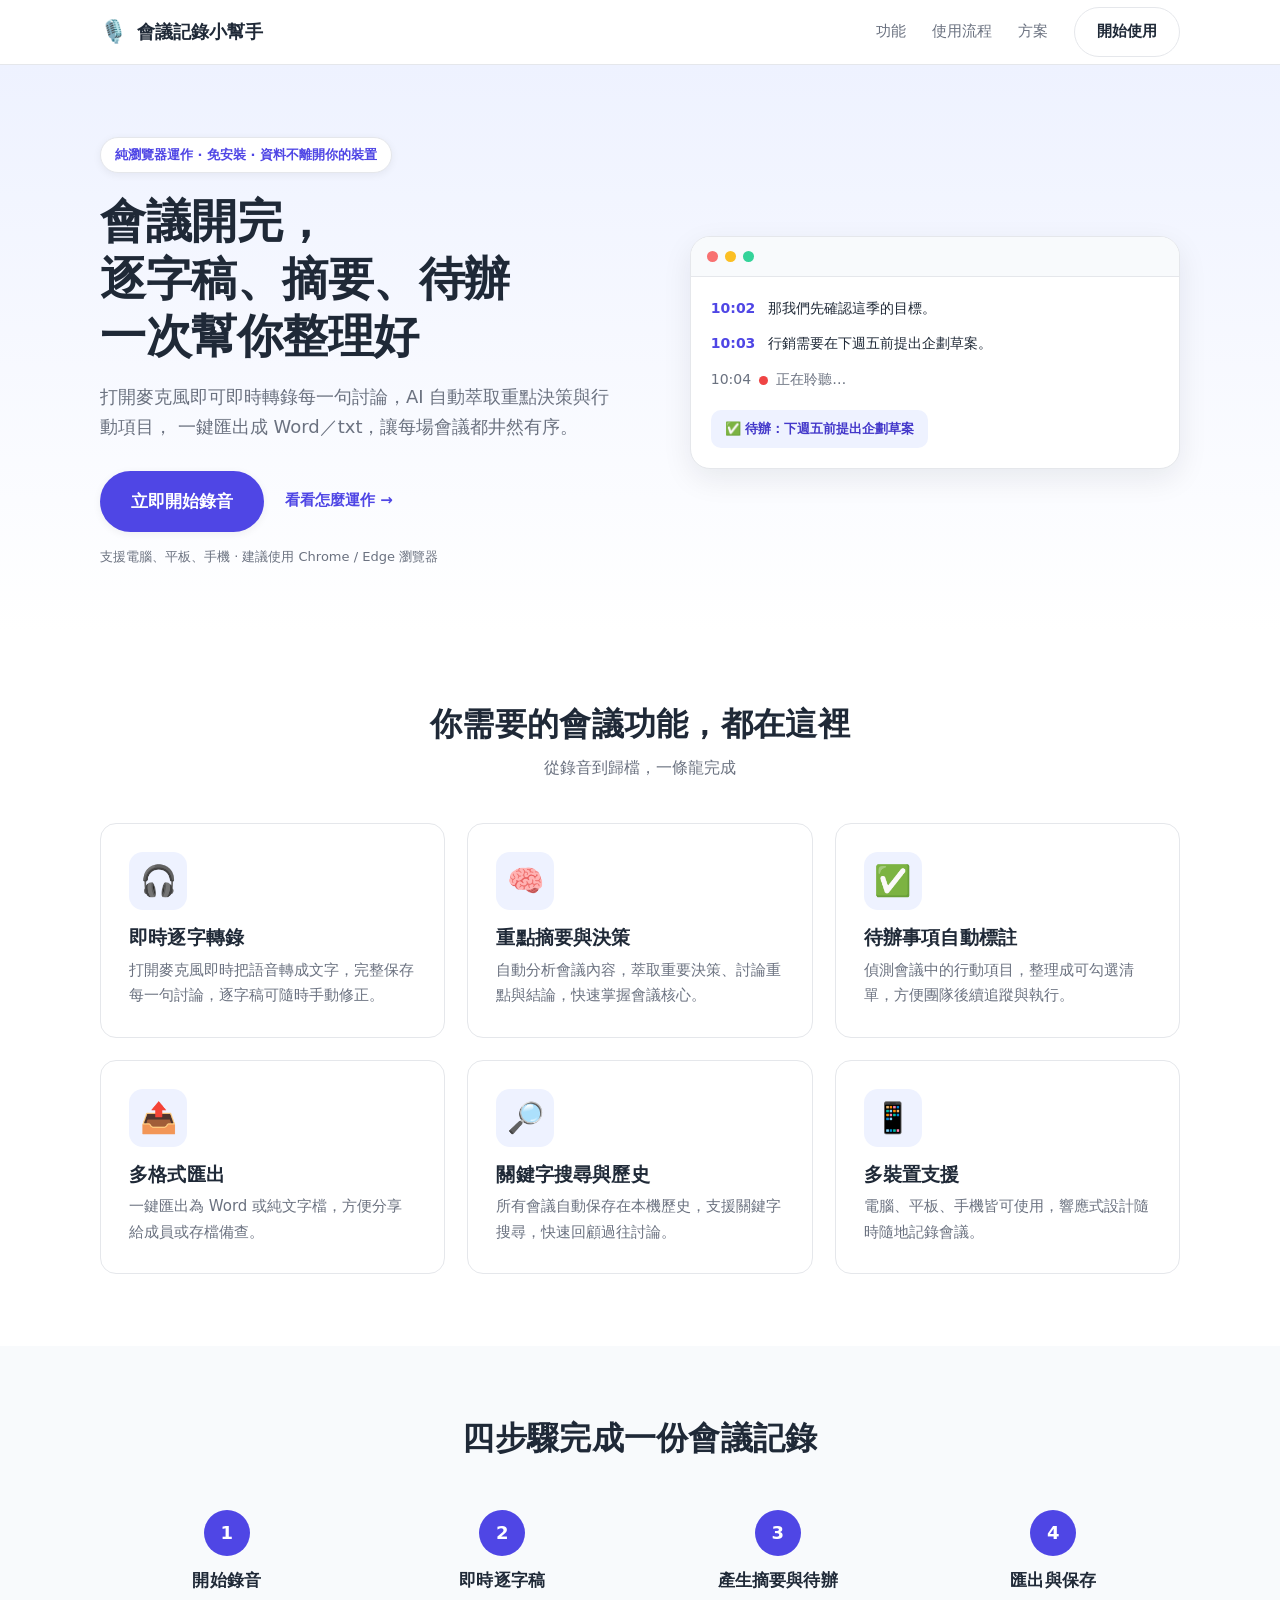
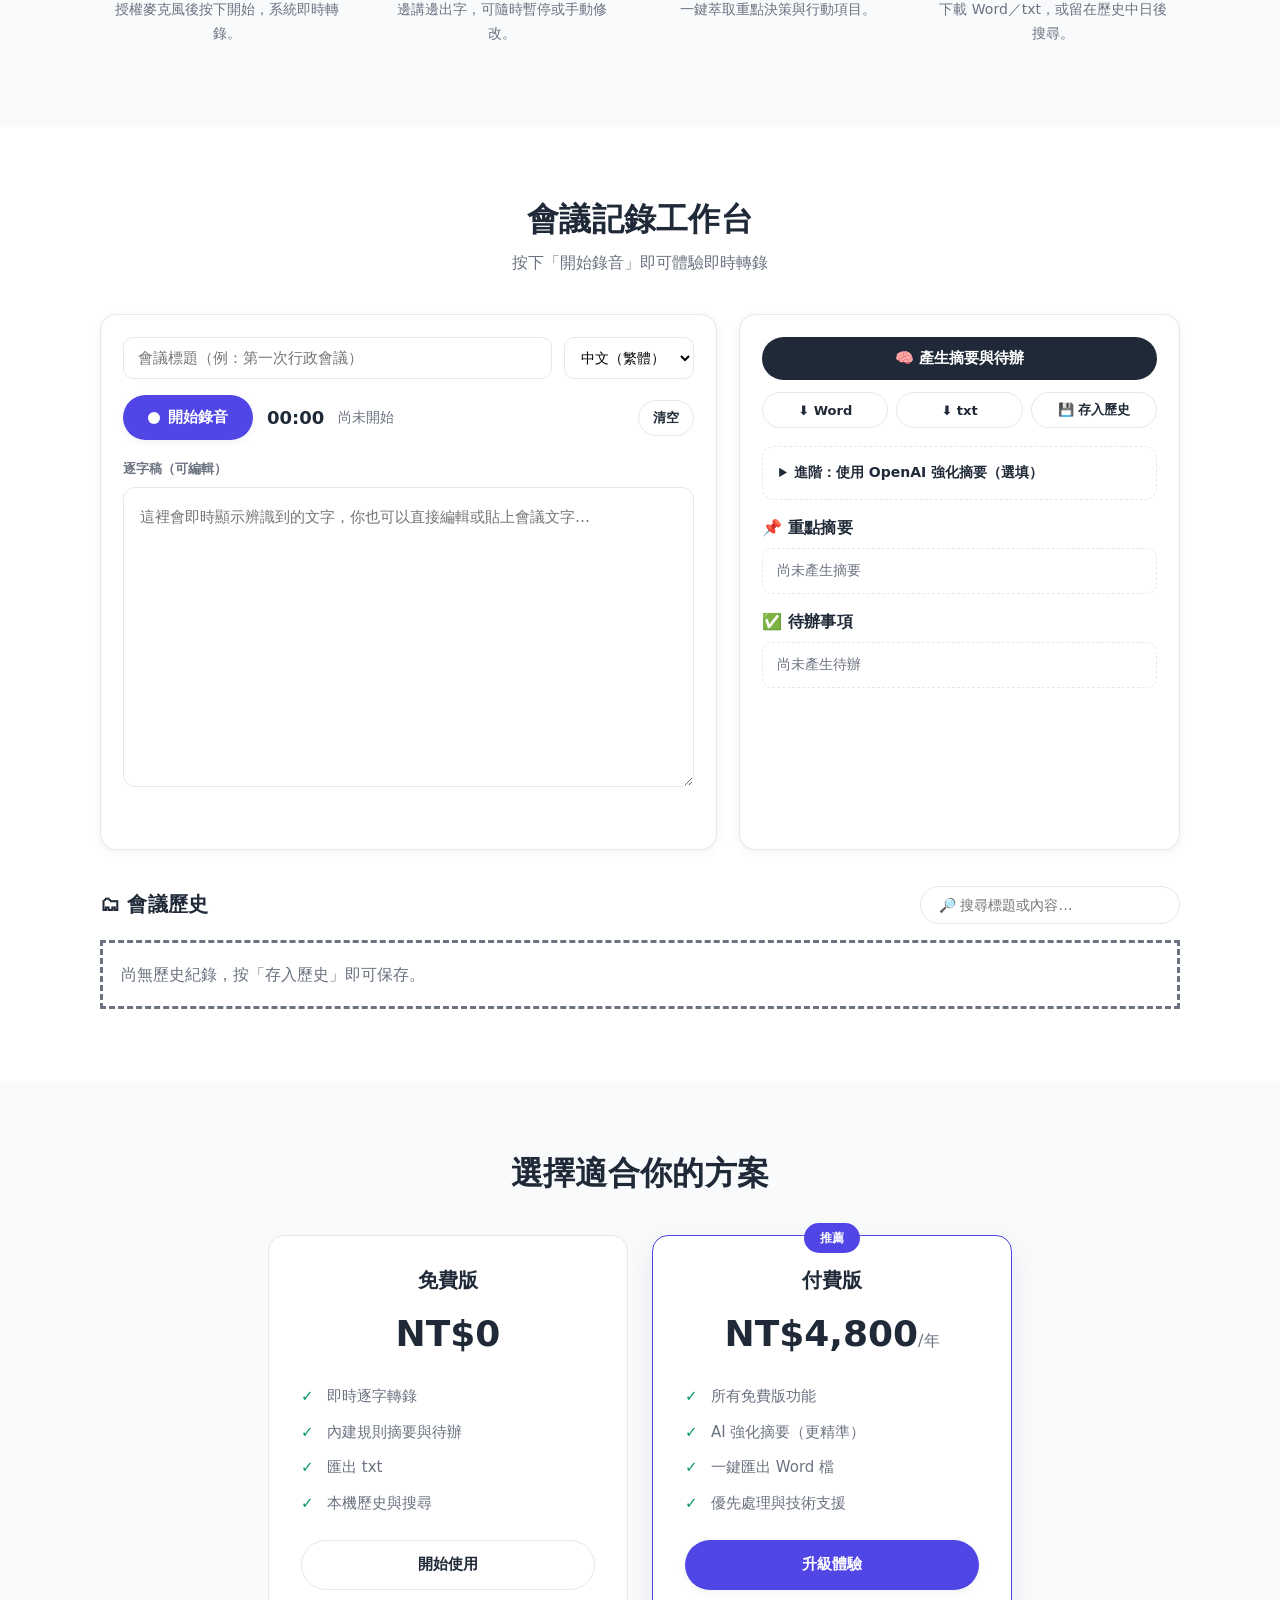
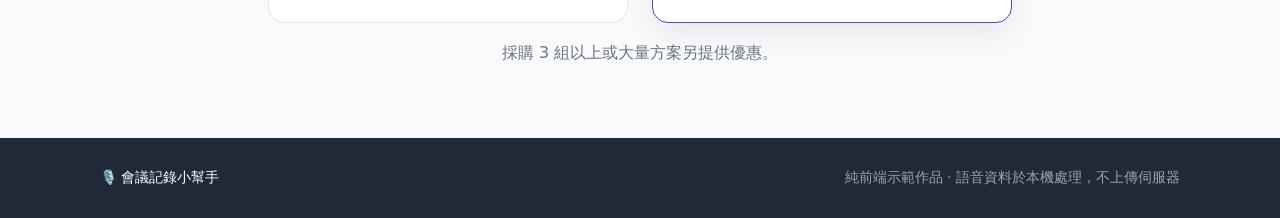
==== meeting-transcription/index.html @ f7a328ac "新增會議記錄小幫手：純前端即時逐字稿、摘要、待辦與匯出 仿 Chat Everywhere V2 會議記錄小幫手設計的單頁靜態應用： - 即時語音辨識（Web Speech API，純前端） - 規則" ====
<!DOCTYPE html>
<html lang="zh-Hant">
<head>
<meta charset="UTF-8" />
<meta name="viewport" content="width=device-width, initial-scale=1.0" />
<title>會議記錄小幫手 — AI 即時逐字稿、摘要與待辦</title>
<meta name="description" content="開啟麥克風即時將會議語音轉成逐字稿，自動整理重點摘要與待辦事項，一鍵匯出 Word／txt。純瀏覽器運作，免安裝。" />
<link rel="stylesheet" href="style.css" />
</head>
<body>

<!-- ========== 導覽列 ========== -->
<header class="nav">
  <div class="container nav__inner">
    <a class="brand" href="#top">
      <span class="brand__logo">🎙️</span>
      <span class="brand__name">會議記錄小幫手</span>
    </a>
    <nav class="nav__links">
      <a href="#features">功能</a>
      <a href="#how">使用流程</a>
      <a href="#pricing">方案</a>
      <a class="btn btn--ghost" href="#app">開始使用</a>
    </nav>
  </div>
</header>

<!-- ========== Hero 首屏 ========== -->
<section class="hero" id="top">
  <div class="container hero__inner">
    <div class="hero__copy">
      <span class="pill">純瀏覽器運作 · 免安裝 · 資料不離開你的裝置</span>
      <h1>會議開完，<br/>逐字稿、摘要、待辦<br/>一次幫你整理好</h1>
      <p class="lead">
        打開麥克風即可即時轉錄每一句討論，AI 自動萃取重點決策與行動項目，
        一鍵匯出成 Word／txt，讓每場會議都井然有序。
      </p>
      <div class="hero__cta">
        <a class="btn btn--primary btn--lg" href="#app">立即開始錄音</a>
        <a class="btn btn--text" href="#how">看看怎麼運作 →</a>
      </div>
      <p class="hero__note">支援電腦、平板、手機 · 建議使用 Chrome / Edge 瀏覽器</p>
    </div>
    <div class="hero__visual" aria-hidden="true">
      <div class="mock">
        <div class="mock__bar"><span></span><span></span><span></span></div>
        <div class="mock__body">
          <div class="mock__line"><b>10:02</b> 那我們先確認這季的目標。</div>
          <div class="mock__line"><b>10:03</b> 行銷需要在下週五前提出企劃草案。</div>
          <div class="mock__line mock__line--live">10:04 <span class="dot"></span> 正在聆聽…</div>
          <div class="mock__chip">✅ 待辦：下週五前提出企劃草案</div>
        </div>
      </div>
    </div>
  </div>
</section>

<!-- ========== 功能區 ========== -->
<section class="section" id="features">
  <div class="container">
    <h2 class="section__title">你需要的會議功能，都在這裡</h2>
    <p class="section__sub">從錄音到歸檔，一條龍完成</p>
    <div class="cards">
      <article class="card">
        <div class="card__icon">🎧</div>
        <h3>即時逐字轉錄</h3>
        <p>打開麥克風即時把語音轉成文字，完整保存每一句討論，逐字稿可隨時手動修正。</p>
      </article>
      <article class="card">
        <div class="card__icon">🧠</div>
        <h3>重點摘要與決策</h3>
        <p>自動分析會議內容，萃取重要決策、討論重點與結論，快速掌握會議核心。</p>
      </article>
      <article class="card">
        <div class="card__icon">✅</div>
        <h3>待辦事項自動標註</h3>
        <p>偵測會議中的行動項目，整理成可勾選清單，方便團隊後續追蹤與執行。</p>
      </article>
      <article class="card">
        <div class="card__icon">📤</div>
        <h3>多格式匯出</h3>
        <p>一鍵匯出為 Word 或純文字檔，方便分享給成員或存檔備查。</p>
      </article>
      <article class="card">
        <div class="card__icon">🔎</div>
        <h3>關鍵字搜尋與歷史</h3>
        <p>所有會議自動保存在本機歷史，支援關鍵字搜尋，快速回顧過往討論。</p>
      </article>
      <article class="card">
        <div class="card__icon">📱</div>
        <h3>多裝置支援</h3>
        <p>電腦、平板、手機皆可使用，響應式設計隨時隨地記錄會議。</p>
      </article>
    </div>
  </div>
</section>

<!-- ========== 使用流程 ========== -->
<section class="section section--alt" id="how">
  <div class="container">
    <h2 class="section__title">四步驟完成一份會議記錄</h2>
    <div class="steps">
      <div class="step"><span class="step__no">1</span><h4>開始錄音</h4><p>授權麥克風後按下開始，系統即時轉錄。</p></div>
      <div class="step"><span class="step__no">2</span><h4>即時逐字稿</h4><p>邊講邊出字，可隨時暫停或手動修改。</p></div>
      <div class="step"><span class="step__no">3</span><h4>產生摘要與待辦</h4><p>一鍵萃取重點決策與行動項目。</p></div>
      <div class="step"><span class="step__no">4</span><h4>匯出與保存</h4><p>下載 Word／txt，或留在歷史中日後搜尋。</p></div>
    </div>
  </div>
</section>

<!-- ========== 應用程式（可運作工具） ========== -->
<section class="section app" id="app">
  <div class="container">
    <h2 class="section__title">會議記錄工作台</h2>
    <p class="section__sub">按下「開始錄音」即可體驗即時轉錄</p>

    <div id="unsupported" class="banner banner--warn" hidden>
      ⚠️ 你目前的瀏覽器不支援即時語音辨識（Web Speech API）。建議使用桌機版
      <b>Chrome</b> 或 <b>Edge</b>。你仍可在下方逐字稿區手動輸入或貼上文字後使用摘要功能。
    </div>

    <div class="workbench">
      <!-- 左側：錄音與逐字稿 -->
      <div class="panel panel--main">
        <div class="panel__head">
          <input id="meetingTitle" class="title-input" type="text" placeholder="會議標題（例：第一次行政會議）" />
          <select id="lang" class="lang-select" title="辨識語言">
            <option value="zh-TW">中文（繁體）</option>
            <option value="zh-CN">中文（簡體）</option>
            <option value="en-US">English</option>
            <option value="ja-JP">日本語</option>
          </select>
        </div>

        <div class="recorder">
          <button id="recBtn" class="btn btn--primary btn--rec">
            <span class="rec-ico"></span><span id="recLabel">開始錄音</span>
          </button>
          <span id="timer" class="timer">00:00</span>
          <span id="status" class="rec-status">尚未開始</span>
          <button id="clearBtn" class="btn btn--ghost btn--sm">清空</button>
        </div>

        <label class="field-label" for="transcript">逐字稿（可編輯）</label>
        <textarea id="transcript" class="transcript" placeholder="這裡會即時顯示辨識到的文字，你也可以直接編輯或貼上會議文字…"></textarea>
        <div id="interim" class="interim"></div>
      </div>

      <!-- 右側：摘要 / 待辦 / 動作 -->
      <div class="panel panel--side">
        <div class="actions">
          <button id="summaryBtn" class="btn btn--dark btn--block">🧠 產生摘要與待辦</button>
          <div class="export-row">
            <button id="exportWord" class="btn btn--ghost btn--sm">⬇ Word</button>
            <button id="exportTxt" class="btn btn--ghost btn--sm">⬇ txt</button>
            <button id="saveBtn" class="btn btn--ghost btn--sm">💾 存入歷史</button>
          </div>
        </div>

        <details class="ai-box">
          <summary>進階：使用 OpenAI 強化摘要（選填）</summary>
          <p class="ai-box__hint">填入你的 OpenAI API Key 可獲得更精準的摘要（金鑰只存在本機瀏覽器，不會上傳到我們的伺服器）。留空則使用內建規則摘要。</p>
          <input id="apiKey" class="title-input" type="password" placeholder="sk-..." />
        </details>

        <div class="result">
          <h3>📌 重點摘要</h3>
          <ul id="summaryList" class="result__list"><li class="muted">尚未產生摘要</li></ul>
          <h3>✅ 待辦事項</h3>
          <ul id="todoList" class="result__list result__list--todo"><li class="muted">尚未產生待辦</li></ul>
        </div>
      </div>
    </div>

    <!-- 歷史紀錄 -->
    <div class="history">
      <div class="history__head">
        <h3>🗂 會議歷史</h3>
        <input id="search" class="search" type="search" placeholder="🔎 搜尋標題或內容…" />
      </div>
      <div id="historyList" class="history__list"></div>
    </div>
  </div>
</section>

<!-- ========== 方案 ========== -->
<section class="section section--alt" id="pricing">
  <div class="container">
    <h2 class="section__title">選擇適合你的方案</h2>
    <div class="plans">
      <div class="plan">
        <h3>免費版</h3>
        <p class="plan__price">NT$0</p>
        <ul>
          <li>即時逐字轉錄</li>
          <li>內建規則摘要與待辦</li>
          <li>匯出 txt</li>
          <li>本機歷史與搜尋</li>
        </ul>
        <a class="btn btn--ghost btn--block" href="#app">開始使用</a>
      </div>
      <div class="plan plan--featured">
        <span class="plan__badge">推薦</span>
        <h3>付費版</h3>
        <p class="plan__price">NT$4,800<span>/年</span></p>
        <ul>
          <li>所有免費版功能</li>
          <li>AI 強化摘要（更精準）</li>
          <li>一鍵匯出 Word 檔</li>
          <li>優先處理與技術支援</li>
        </ul>
        <a class="btn btn--primary btn--block" href="#app">升級體驗</a>
      </div>
    </div>
    <p class="section__sub">採購 3 組以上或大量方案另提供優惠。</p>
  </div>
</section>

<!-- ========== 頁尾 ========== -->
<footer class="footer">
  <div class="container footer__inner">
    <span>🎙️ 會議記錄小幫手</span>
    <span class="footer__note">純前端示範作品 · 語音資料於本機處理，不上傳伺服器</span>
  </div>
</footer>

<script src="app.js"></script>
</body>
</html>
---- meeting-transcription/style.css ----
/* ===== 設計變數：簡約現代、柔和留白 ===== */
:root{
  --brand:#4f46e5;        /* 品牌主色 indigo */
  --brand-dark:#4338ca;
  --brand-soft:#eef2ff;
  --ink:#1f2937;          /* 主要文字 */
  --ink-soft:#6b7280;     /* 次要文字 */
  --line:#e5e7eb;
  --bg:#ffffff;
  --bg-alt:#f8fafc;
  --ok:#059669;
  --radius:16px;
  --shadow:0 10px 30px rgba(17,24,39,.08);
  --shadow-sm:0 2px 8px rgba(17,24,39,.06);
  --max:1120px;
}
*{box-sizing:border-box;margin:0;padding:0}
html{scroll-behavior:smooth}
body{
  font-family:"Noto Sans TC","PingFang TC","Microsoft JhengHei",system-ui,-apple-system,"Segoe UI",sans-serif;
  color:var(--ink);background:var(--bg);line-height:1.7;-webkit-font-smoothing:antialiased;
}
.container{max-width:var(--max);margin:0 auto;padding:0 20px}
a{color:inherit;text-decoration:none}
h1,h2,h3,h4{line-height:1.25;letter-spacing:.01em}

/* ===== 按鈕 ===== */
.btn{display:inline-flex;align-items:center;justify-content:center;gap:8px;
  border:1px solid transparent;border-radius:999px;padding:11px 22px;font-size:15px;
  font-weight:600;cursor:pointer;transition:.18s ease;background:none;font-family:inherit}
.btn--primary{background:var(--brand);color:#fff;box-shadow:var(--shadow-sm)}
.btn--primary:hover{background:var(--brand-dark);transform:translateY(-1px)}
.btn--dark{background:var(--ink);color:#fff}
.btn--dark:hover{background:#111827}
.btn--ghost{background:#fff;border-color:var(--line);color:var(--ink)}
.btn--ghost:hover{border-color:var(--brand);color:var(--brand)}
.btn--text{color:var(--brand);padding:11px 6px}
.btn--text:hover{color:var(--brand-dark)}
.btn--lg{padding:15px 30px;font-size:17px}
.btn--sm{padding:8px 14px;font-size:13px}
.btn--block{width:100%}

/* ===== 導覽列 ===== */
.nav{position:sticky;top:0;z-index:50;background:rgba(255,255,255,.85);
  backdrop-filter:blur(10px);border-bottom:1px solid var(--line)}
.nav__inner{display:flex;align-items:center;justify-content:space-between;height:64px}
.brand{display:flex;align-items:center;gap:10px;font-weight:800;font-size:18px}
.brand__logo{font-size:22px}
.nav__links{display:flex;align-items:center;gap:26px;font-size:15px;color:var(--ink-soft)}
.nav__links a:hover{color:var(--brand)}

/* ===== Hero ===== */
.hero{background:linear-gradient(180deg,var(--brand-soft),#fff);padding:72px 0 64px}
.hero__inner{display:grid;grid-template-columns:1.05fr .95fr;gap:48px;align-items:center}
.pill{display:inline-block;background:#fff;border:1px solid var(--line);color:var(--brand);
  font-size:13px;font-weight:600;padding:6px 14px;border-radius:999px;box-shadow:var(--shadow-sm)}
.hero h1{font-size:46px;font-weight:900;margin:20px 0 16px;letter-spacing:-.01em}
.lead{font-size:18px;color:var(--ink-soft);max-width:520px}
.hero__cta{display:flex;align-items:center;gap:14px;margin:28px 0 14px;flex-wrap:wrap}
.hero__note{font-size:13px;color:var(--ink-soft)}

/* Hero 視覺示意 */
.mock{background:#fff;border-radius:20px;box-shadow:var(--shadow);overflow:hidden;border:1px solid var(--line)}
.mock__bar{display:flex;gap:7px;padding:14px 16px;border-bottom:1px solid var(--line);background:var(--bg-alt)}
.mock__bar span{width:11px;height:11px;border-radius:50%;background:#d1d5db}
.mock__bar span:first-child{background:#f87171}
.mock__bar span:nth-child(2){background:#fbbf24}
.mock__bar span:nth-child(3){background:#34d399}
.mock__body{padding:20px}
.mock__line{font-size:14px;color:var(--ink);margin-bottom:12px}
.mock__line b{color:var(--brand);font-weight:700;margin-right:8px}
.mock__line--live{color:var(--ink-soft);display:flex;align-items:center;gap:8px}
.dot{width:9px;height:9px;border-radius:50%;background:#ef4444;animation:pulse 1.2s infinite}
@keyframes pulse{0%,100%{opacity:1}50%{opacity:.25}}
.mock__chip{display:inline-block;margin-top:6px;background:var(--brand-soft);color:var(--brand-dark);
  font-size:13px;font-weight:600;padding:8px 14px;border-radius:10px}

/* ===== 區塊通用 ===== */
.section{padding:72px 0}
.section--alt{background:var(--bg-alt)}
.section__title{font-size:32px;font-weight:800;text-align:center}
.section__sub{text-align:center;color:var(--ink-soft);margin-top:10px;font-size:16px}

/* ===== 功能卡片 ===== */
.cards{display:grid;grid-template-columns:repeat(3,1fr);gap:22px;margin-top:42px}
.card{background:#fff;border:1px solid var(--line);border-radius:var(--radius);padding:28px;
  transition:.2s ease}
.card:hover{transform:translateY(-4px);box-shadow:var(--shadow);border-color:transparent}
.card__icon{font-size:30px;width:58px;height:58px;display:flex;align-items:center;justify-content:center;
  background:var(--brand-soft);border-radius:14px;margin-bottom:16px}
.card h3{font-size:19px;margin-bottom:8px}
.card p{color:var(--ink-soft);font-size:15px}

/* ===== 流程 ===== */
.steps{display:grid;grid-template-columns:repeat(4,1fr);gap:22px;margin-top:42px}
.step{text-align:center;padding:10px}
.step__no{display:inline-flex;align-items:center;justify-content:center;width:46px;height:46px;
  border-radius:50%;background:var(--brand);color:#fff;font-weight:800;font-size:18px;margin-bottom:14px}
.step h4{font-size:17px;margin-bottom:6px}
.step p{color:var(--ink-soft);font-size:14px}

/* ===== 應用工作台 ===== */
.banner{border-radius:12px;padding:14px 18px;margin:24px 0;font-size:14px}
.banner--warn{background:#fef3c7;border:1px solid #fde68a;color:#92400e}
.workbench{display:grid;grid-template-columns:1.4fr 1fr;gap:22px;margin-top:38px}
.panel{background:#fff;border:1px solid var(--line);border-radius:var(--radius);padding:22px;box-shadow:var(--shadow-sm)}
.panel__head{display:flex;gap:12px;margin-bottom:16px}
.title-input{flex:1;width:100%;border:1px solid var(--line);border-radius:10px;padding:11px 14px;
  font-size:15px;font-family:inherit;color:var(--ink)}
.title-input:focus{outline:none;border-color:var(--brand);box-shadow:0 0 0 3px var(--brand-soft)}
.lang-select{border:1px solid var(--line);border-radius:10px;padding:0 12px;font-family:inherit;font-size:14px;background:#fff}

.recorder{display:flex;align-items:center;gap:14px;flex-wrap:wrap;margin-bottom:18px}
.btn--rec{padding:12px 24px}
.rec-ico{width:12px;height:12px;border-radius:50%;background:#fff}
.btn--rec.is-rec{background:#ef4444}
.btn--rec.is-rec:hover{background:#dc2626}
.btn--rec.is-rec .rec-ico{border-radius:3px;animation:pulse 1.2s infinite}
.timer{font-variant-numeric:tabular-nums;font-weight:700;font-size:18px;color:var(--ink)}
.rec-status{color:var(--ink-soft);font-size:14px;flex:1}

.field-label{display:block;font-size:13px;color:var(--ink-soft);margin-bottom:6px;font-weight:600}
.transcript{width:100%;min-height:300px;border:1px solid var(--line);border-radius:12px;padding:16px;
  font-size:15px;line-height:1.8;font-family:inherit;color:var(--ink);resize:vertical}
.transcript:focus{outline:none;border-color:var(--brand);box-shadow:0 0 0 3px var(--brand-soft)}
.interim{min-height:24px;color:var(--ink-soft);font-style:italic;margin-top:8px;font-size:14px}

.actions{display:flex;flex-direction:column;gap:12px;margin-bottom:18px}
.export-row{display:flex;gap:8px}
.export-row .btn{flex:1}

.ai-box{border:1px dashed var(--line);border-radius:12px;padding:14px 16px;margin-bottom:18px;font-size:14px}
.ai-box summary{cursor:pointer;font-weight:600;color:var(--ink)}
.ai-box__hint{color:var(--ink-soft);font-size:13px;margin:10px 0}

.result h3{font-size:16px;margin:18px 0 10px}
.result__list{list-style:none;display:flex;flex-direction:column;gap:8px}
.result__list li{background:var(--bg-alt);border:1px solid var(--line);border-radius:10px;padding:10px 14px;font-size:14px}
.result__list--todo li{display:flex;align-items:flex-start;gap:10px}
.result__list--todo input{margin-top:4px}
.muted{color:var(--ink-soft);background:transparent!important;border-style:dashed!important}

/* ===== 歷史 ===== */
.history{margin-top:36px}
.history__head{display:flex;align-items:center;justify-content:space-between;gap:16px;margin-bottom:16px;flex-wrap:wrap}
.history__head h3{font-size:20px}
.search{border:1px solid var(--line);border-radius:999px;padding:10px 18px;font-size:14px;
  font-family:inherit;min-width:260px}
.search:focus{outline:none;border-color:var(--brand);box-shadow:0 0 0 3px var(--brand-soft)}
.history__list{display:grid;grid-template-columns:repeat(auto-fill,minmax(280px,1fr));gap:14px}
.hist-card{background:#fff;border:1px solid var(--line);border-radius:12px;padding:16px;box-shadow:var(--shadow-sm)}
.hist-card h4{font-size:16px;margin-bottom:4px}
.hist-card .meta{font-size:12px;color:var(--ink-soft);margin-bottom:8px}
.hist-card .excerpt{font-size:13px;color:var(--ink-soft);display:-webkit-box;-webkit-line-clamp:3;-webkit-box-orient:vertical;overflow:hidden}
.hist-card__btns{display:flex;gap:8px;margin-top:12px}
.hist-card__btns .btn{flex:1;padding:7px 10px;font-size:13px}

/* ===== 方案 ===== */
.plans{display:grid;grid-template-columns:repeat(2,minmax(260px,360px));gap:24px;justify-content:center;margin:42px 0 16px}
.plan{position:relative;background:#fff;border:1px solid var(--line);border-radius:var(--radius);padding:32px;text-align:center}
.plan--featured{border-color:var(--brand);box-shadow:var(--shadow)}
.plan__badge{position:absolute;top:-13px;left:50%;transform:translateX(-50%);background:var(--brand);
  color:#fff;font-size:12px;font-weight:700;padding:5px 16px;border-radius:999px}
.plan h3{font-size:20px;margin-bottom:10px}
.plan__price{font-size:36px;font-weight:900;margin-bottom:20px}
.plan__price span{font-size:16px;font-weight:500;color:var(--ink-soft)}
.plan ul{list-style:none;text-align:left;display:flex;flex-direction:column;gap:10px;margin-bottom:24px}
.plan li{padding-left:26px;position:relative;color:var(--ink-soft);font-size:15px}
.plan li::before{content:"✓";position:absolute;left:0;color:var(--ok);font-weight:800}

/* ===== 頁尾 ===== */
.footer{background:var(--ink);color:#fff;padding:28px 0}
.footer__inner{display:flex;align-items:center;justify-content:space-between;gap:16px;flex-wrap:wrap;font-size:14px}
.footer__note{color:#9ca3af}

/* ===== 響應式 ===== */
@media (max-width:900px){
  .hero__inner{grid-template-columns:1fr;text-align:center}
  .hero h1{font-size:36px}
  .hero__cta{justify-content:center}
  .lead{margin:0 auto}
  .cards{grid-template-columns:1fr 1fr}
  .steps{grid-template-columns:1fr 1fr}
  .workbench{grid-template-columns:1fr}
  .nav__links a:not(.btn){display:none}
}
@media (max-width:560px){
  .hero h1{font-size:30px}
  .section{padding:52px 0}
  .section__title{font-size:26px}
  .cards{grid-template-columns:1fr}
  .steps{grid-template-columns:1fr}
  .plans{grid-template-columns:1fr}
  .panel__head{flex-direction:column}
}
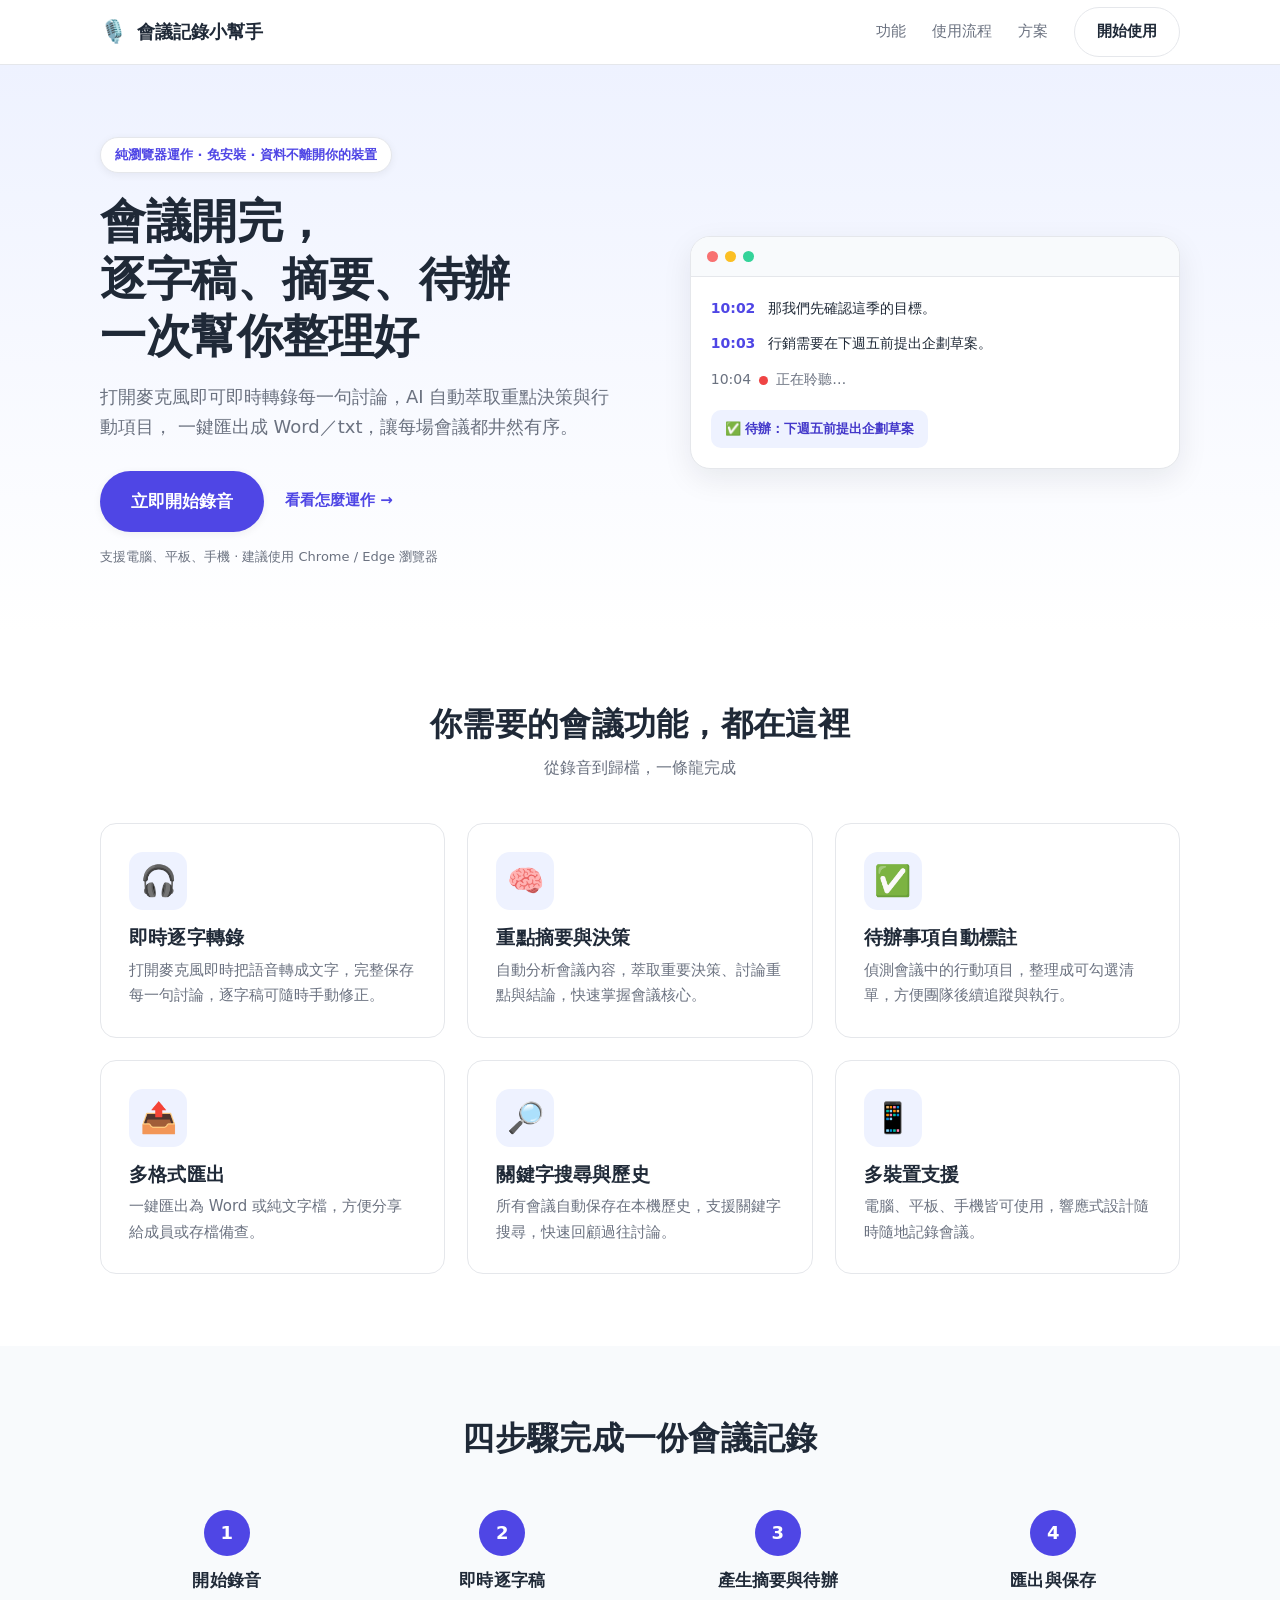
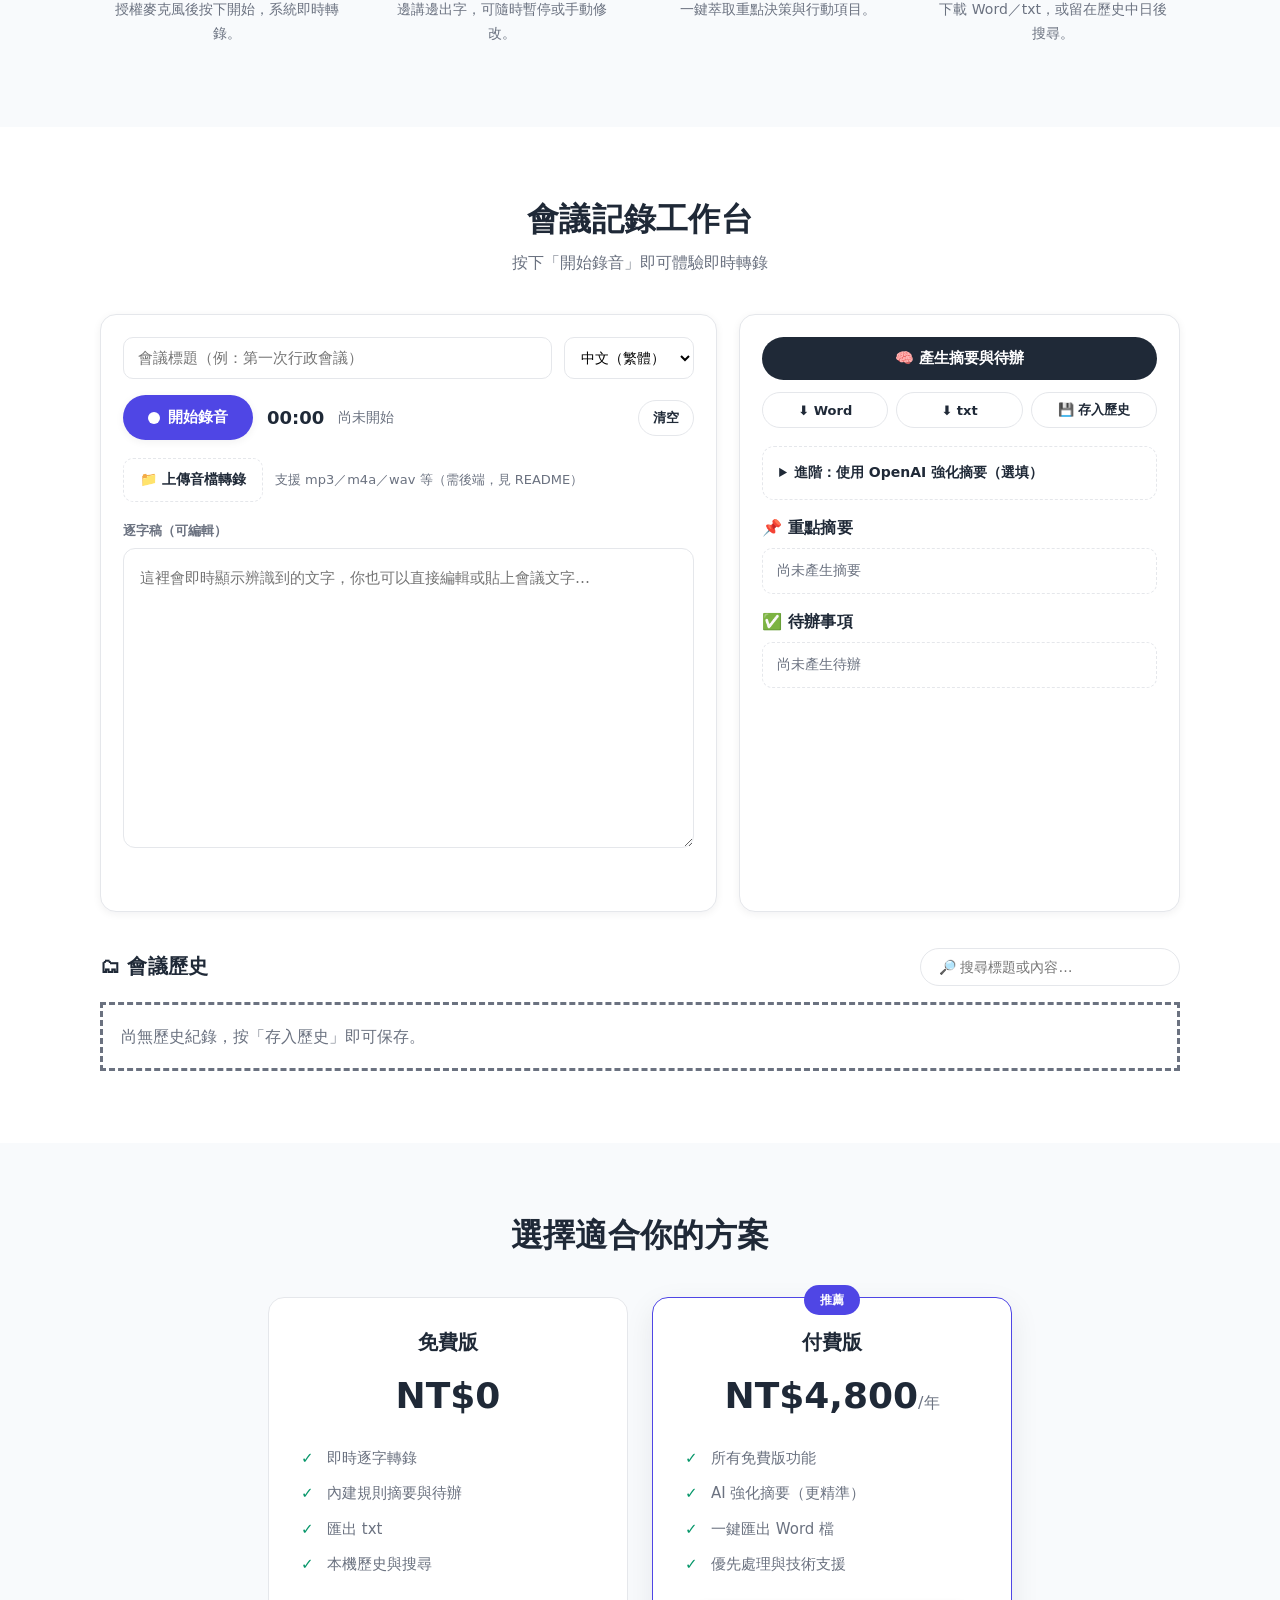
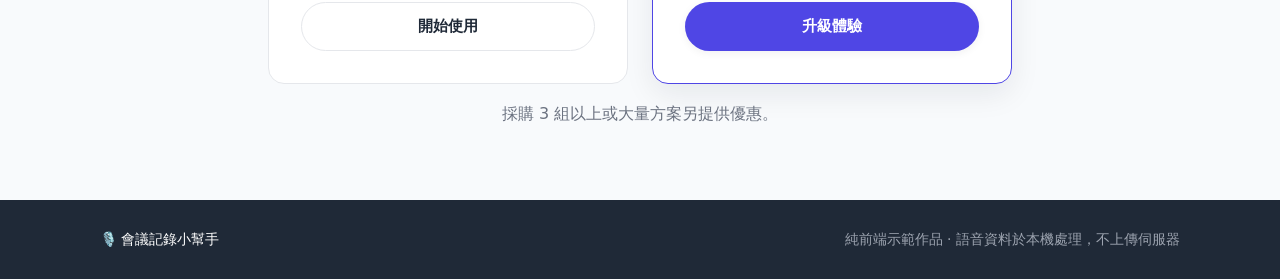
==== commit b89cf8c1: "會議記錄小幫手：新增上傳音檔轉錄（選配 Flask 後端） - server.py：服務靜態頁並提供 /api/transcribe，呼叫 OpenAI 轉錄   僅用 Flask + 標準函式庫（手" ====
--- a/meeting-transcription/index.html
+++ b/meeting-transcription/index.html
@@ -141,6 +141,14 @@
           <button id="clearBtn" class="btn btn--ghost btn--sm">清空</button>
         </div>
 
+        <div class="upload">
+          <label class="upload__btn">
+            📁 上傳音檔轉錄
+            <input id="audioFile" type="file" accept="audio/*,.m4a,.mp3,.wav,.webm,.mp4,.ogg" hidden />
+          </label>
+          <span id="uploadHint" class="upload__hint">支援 mp3／m4a／wav 等（需後端，見 README）</span>
+        </div>
+
         <label class="field-label" for="transcript">逐字稿（可編輯）</label>
         <textarea id="transcript" class="transcript" placeholder="這裡會即時顯示辨識到的文字，你也可以直接編輯或貼上會議文字…"></textarea>
         <div id="interim" class="interim"></div>
--- a/meeting-transcription/style.css
+++ b/meeting-transcription/style.css
@@ -119,6 +119,14 @@
 .timer{font-variant-numeric:tabular-nums;font-weight:700;font-size:18px;color:var(--ink)}
 .rec-status{color:var(--ink-soft);font-size:14px;flex:1}
 
+.upload{display:flex;align-items:center;gap:12px;margin-bottom:18px;flex-wrap:wrap}
+.upload__btn{display:inline-flex;align-items:center;gap:8px;border:1px dashed var(--line);
+  border-radius:10px;padding:9px 16px;font-size:14px;font-weight:600;cursor:pointer;
+  color:var(--ink);transition:.18s ease}
+.upload__btn:hover{border-color:var(--brand);color:var(--brand);background:var(--brand-soft)}
+.upload__btn.is-busy{opacity:.6;pointer-events:none}
+.upload__hint{font-size:13px;color:var(--ink-soft)}
+
 .field-label{display:block;font-size:13px;color:var(--ink-soft);margin-bottom:6px;font-weight:600}
 .transcript{width:100%;min-height:300px;border:1px solid var(--line);border-radius:12px;padding:16px;
   font-size:15px;line-height:1.8;font-family:inherit;color:var(--ink);resize:vertical}
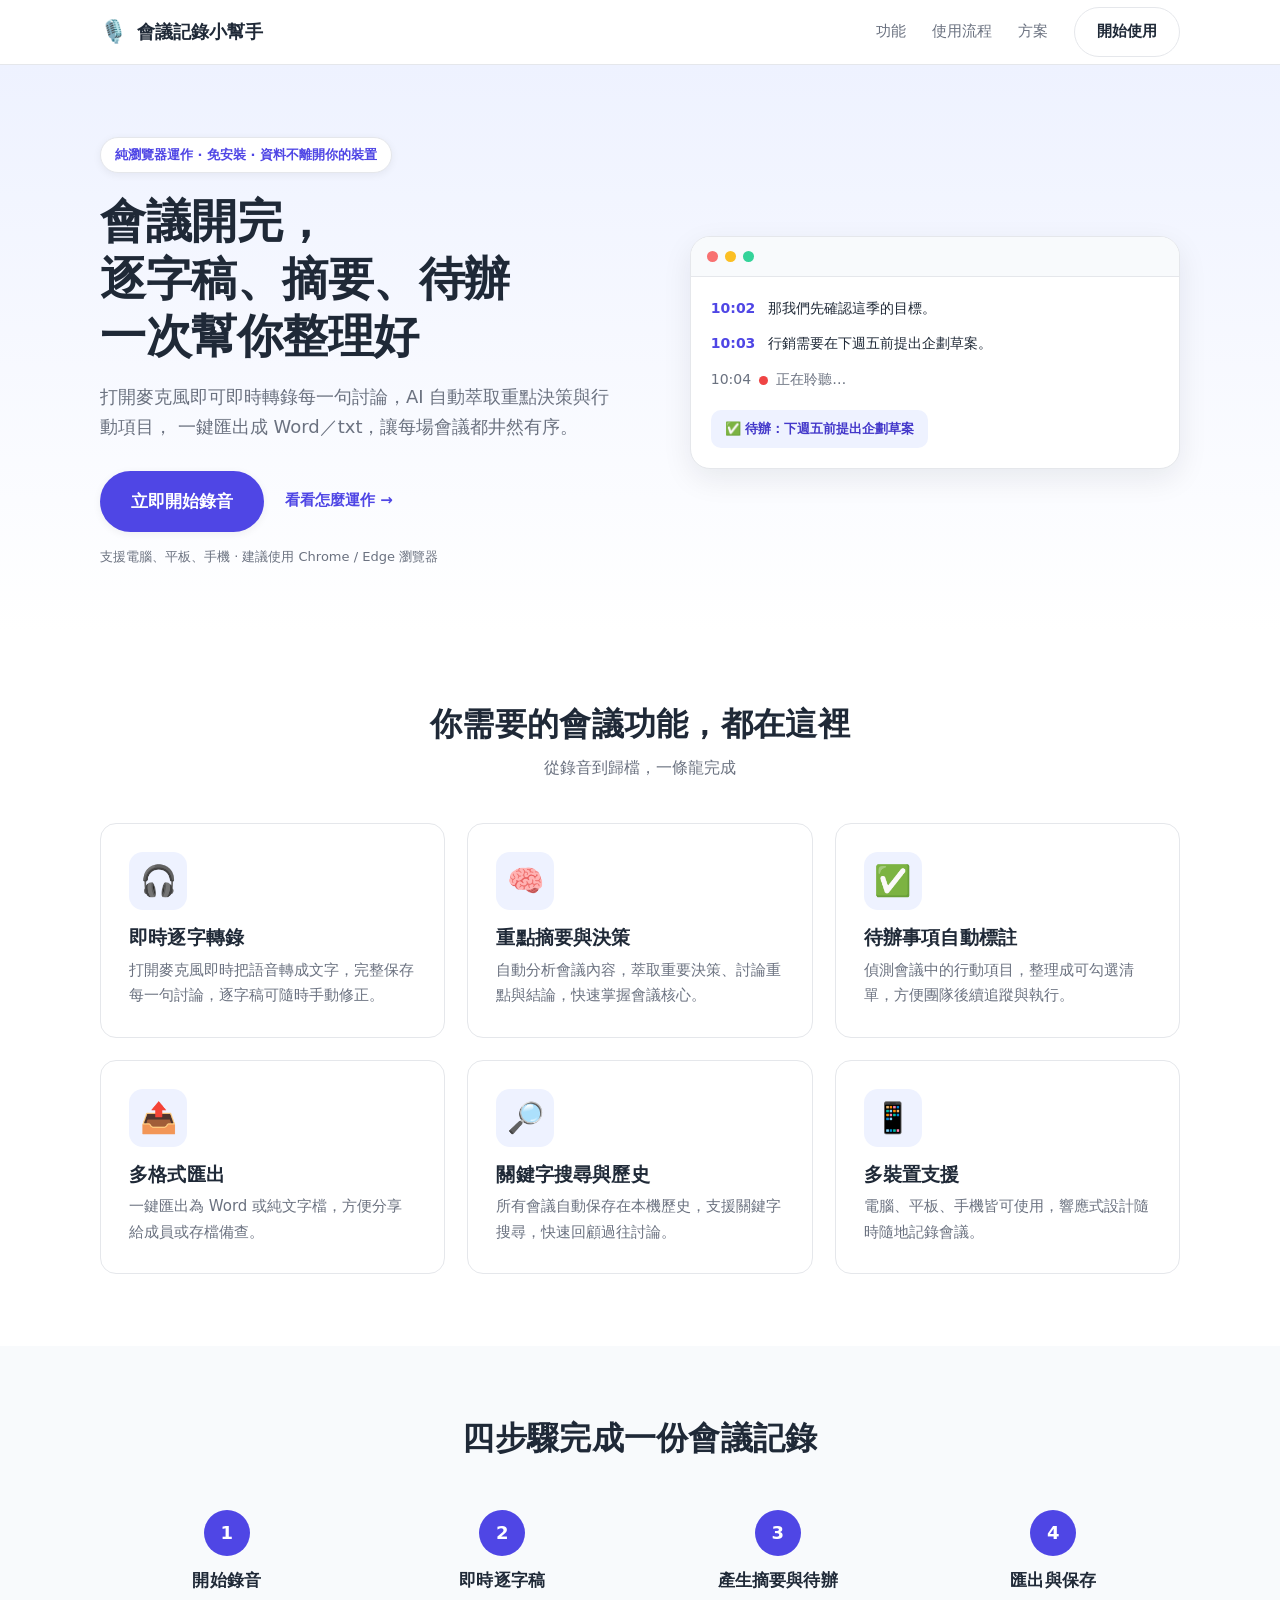
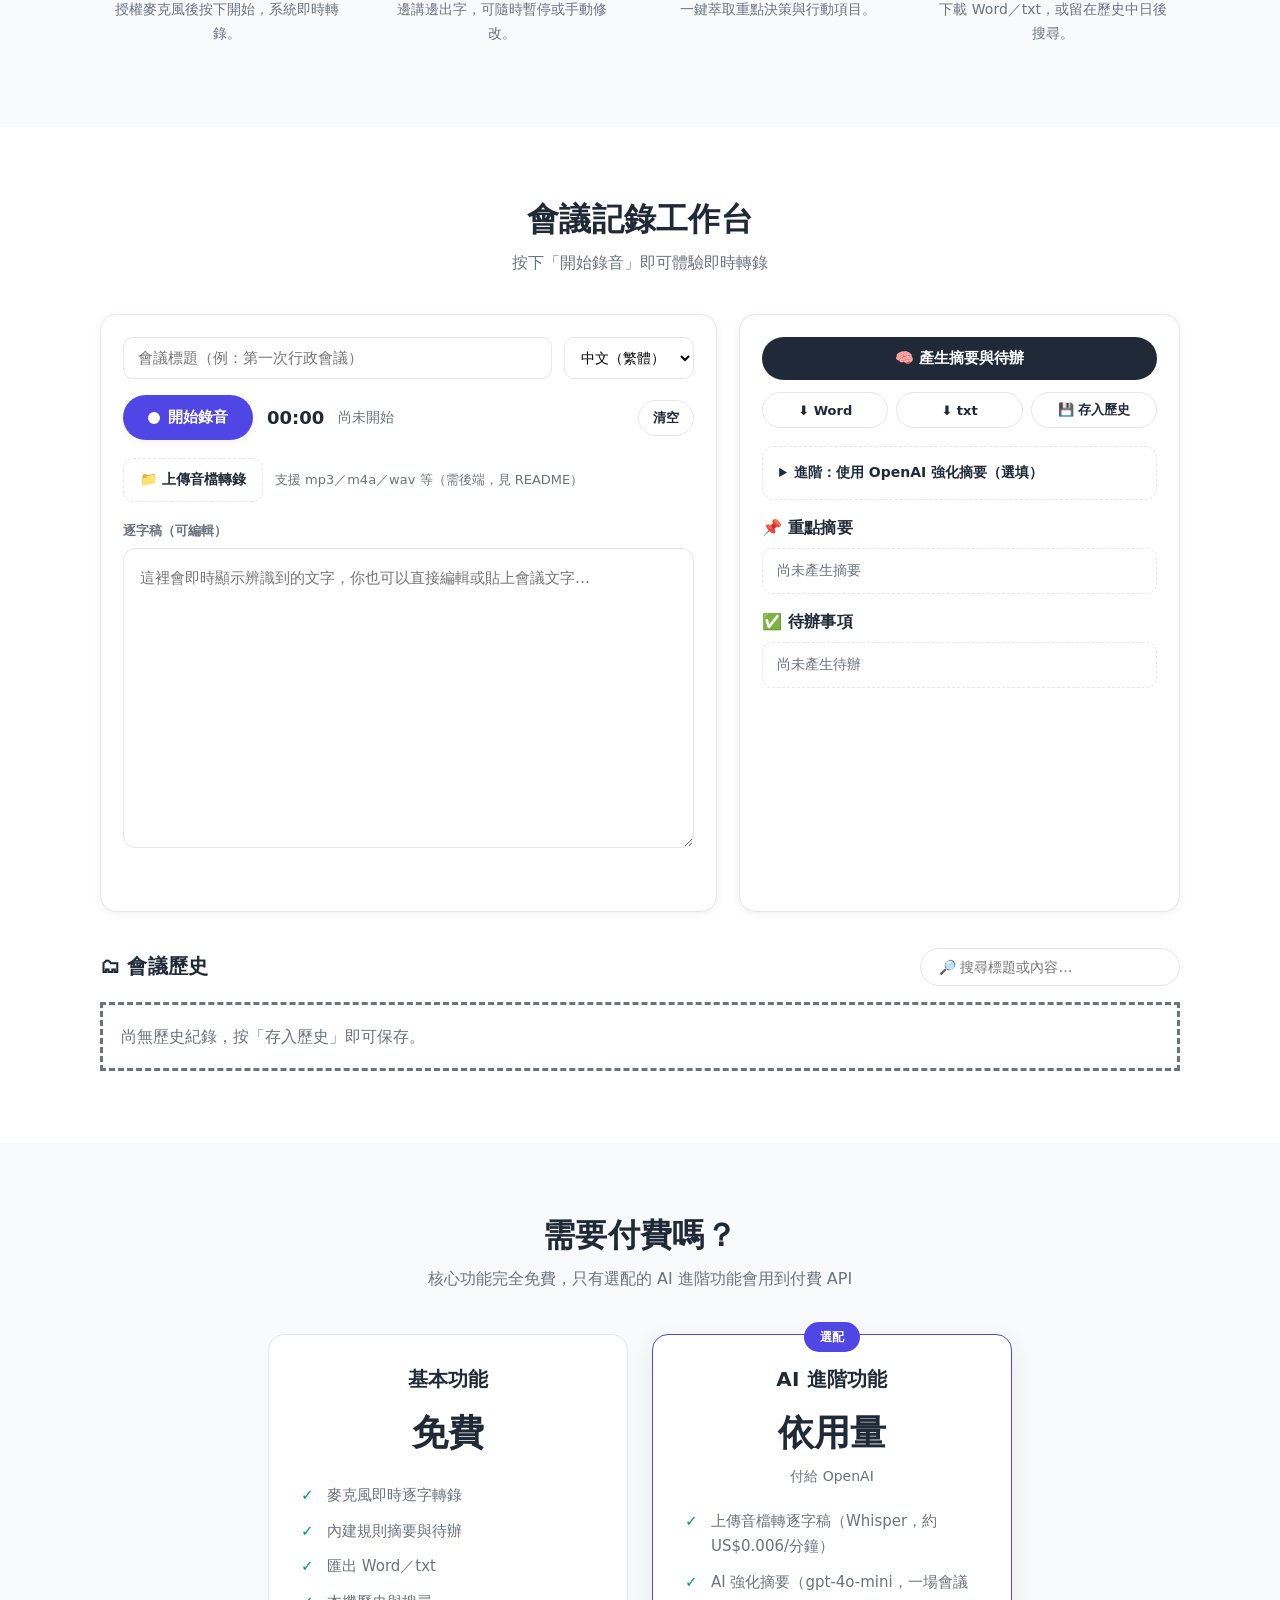
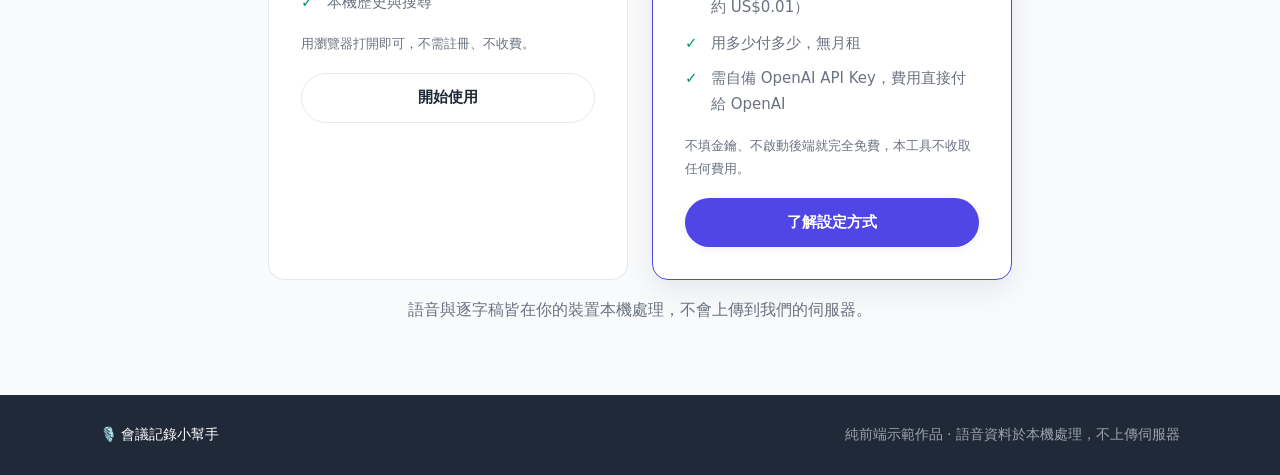
==== commit 960bdaa5: "會議記錄小幫手：方案區塊改為誠實的費用說明 將原本仿排版的「NT$4,800/年」改為「免費基本功能 vs 選配 AI 進階功能（依用量付給 OpenAI）」，避免誤會本工具收費" ====
--- a/meeting-transcription/index.html
+++ b/meeting-transcription/index.html
@@ -191,36 +191,39 @@
   </div>
 </section>
 
-<!-- ========== 方案 ========== -->
+<!-- ========== 費用說明 ========== -->
 <section class="section section--alt" id="pricing">
   <div class="container">
-    <h2 class="section__title">選擇適合你的方案</h2>
+    <h2 class="section__title">需要付費嗎？</h2>
+    <p class="section__sub">核心功能完全免費，只有選配的 AI 進階功能會用到付費 API</p>
     <div class="plans">
       <div class="plan">
-        <h3>免費版</h3>
-        <p class="plan__price">NT$0</p>
+        <h3>基本功能</h3>
+        <p class="plan__price">免費</p>
         <ul>
-          <li>即時逐字轉錄</li>
+          <li>麥克風即時逐字轉錄</li>
           <li>內建規則摘要與待辦</li>
-          <li>匯出 txt</li>
+          <li>匯出 Word／txt</li>
           <li>本機歷史與搜尋</li>
         </ul>
+        <p class="plan__foot">用瀏覽器打開即可，不需註冊、不收費。</p>
         <a class="btn btn--ghost btn--block" href="#app">開始使用</a>
       </div>
       <div class="plan plan--featured">
-        <span class="plan__badge">推薦</span>
-        <h3>付費版</h3>
-        <p class="plan__price">NT$4,800<span>/年</span></p>
+        <span class="plan__badge">選配</span>
+        <h3>AI 進階功能</h3>
+        <p class="plan__price">依用量<span>付給 OpenAI</span></p>
         <ul>
-          <li>所有免費版功能</li>
-          <li>AI 強化摘要（更精準）</li>
-          <li>一鍵匯出 Word 檔</li>
-          <li>優先處理與技術支援</li>
+          <li>上傳音檔轉逐字稿（Whisper，約 US$0.006/分鐘）</li>
+          <li>AI 強化摘要（gpt-4o-mini，一場會議約 US$0.01）</li>
+          <li>用多少付多少，無月租</li>
+          <li>需自備 OpenAI API Key，費用直接付給 OpenAI</li>
         </ul>
-        <a class="btn btn--primary btn--block" href="#app">升級體驗</a>
-      </div>
-    </div>
-    <p class="section__sub">採購 3 組以上或大量方案另提供優惠。</p>
+        <p class="plan__foot">不填金鑰、不啟動後端就完全免費，本工具不收取任何費用。</p>
+        <a class="btn btn--primary btn--block" href="#app">了解設定方式</a>
+      </div>
+    </div>
+    <p class="section__sub">語音與逐字稿皆在你的裝置本機處理，不會上傳到我們的伺服器。</p>
   </div>
 </section>
 
--- a/meeting-transcription/style.css
+++ b/meeting-transcription/style.css
@@ -175,6 +175,8 @@
 .plan ul{list-style:none;text-align:left;display:flex;flex-direction:column;gap:10px;margin-bottom:24px}
 .plan li{padding-left:26px;position:relative;color:var(--ink-soft);font-size:15px}
 .plan li::before{content:"✓";position:absolute;left:0;color:var(--ok);font-weight:800}
+.plan__foot{font-size:13px;color:var(--ink-soft);margin:-6px 0 18px;text-align:left}
+.plan__price span{display:block;font-size:14px;font-weight:500;color:var(--ink-soft);margin-top:2px}
 
 /* ===== 頁尾 ===== */
 .footer{background:var(--ink);color:#fff;padding:28px 0}
